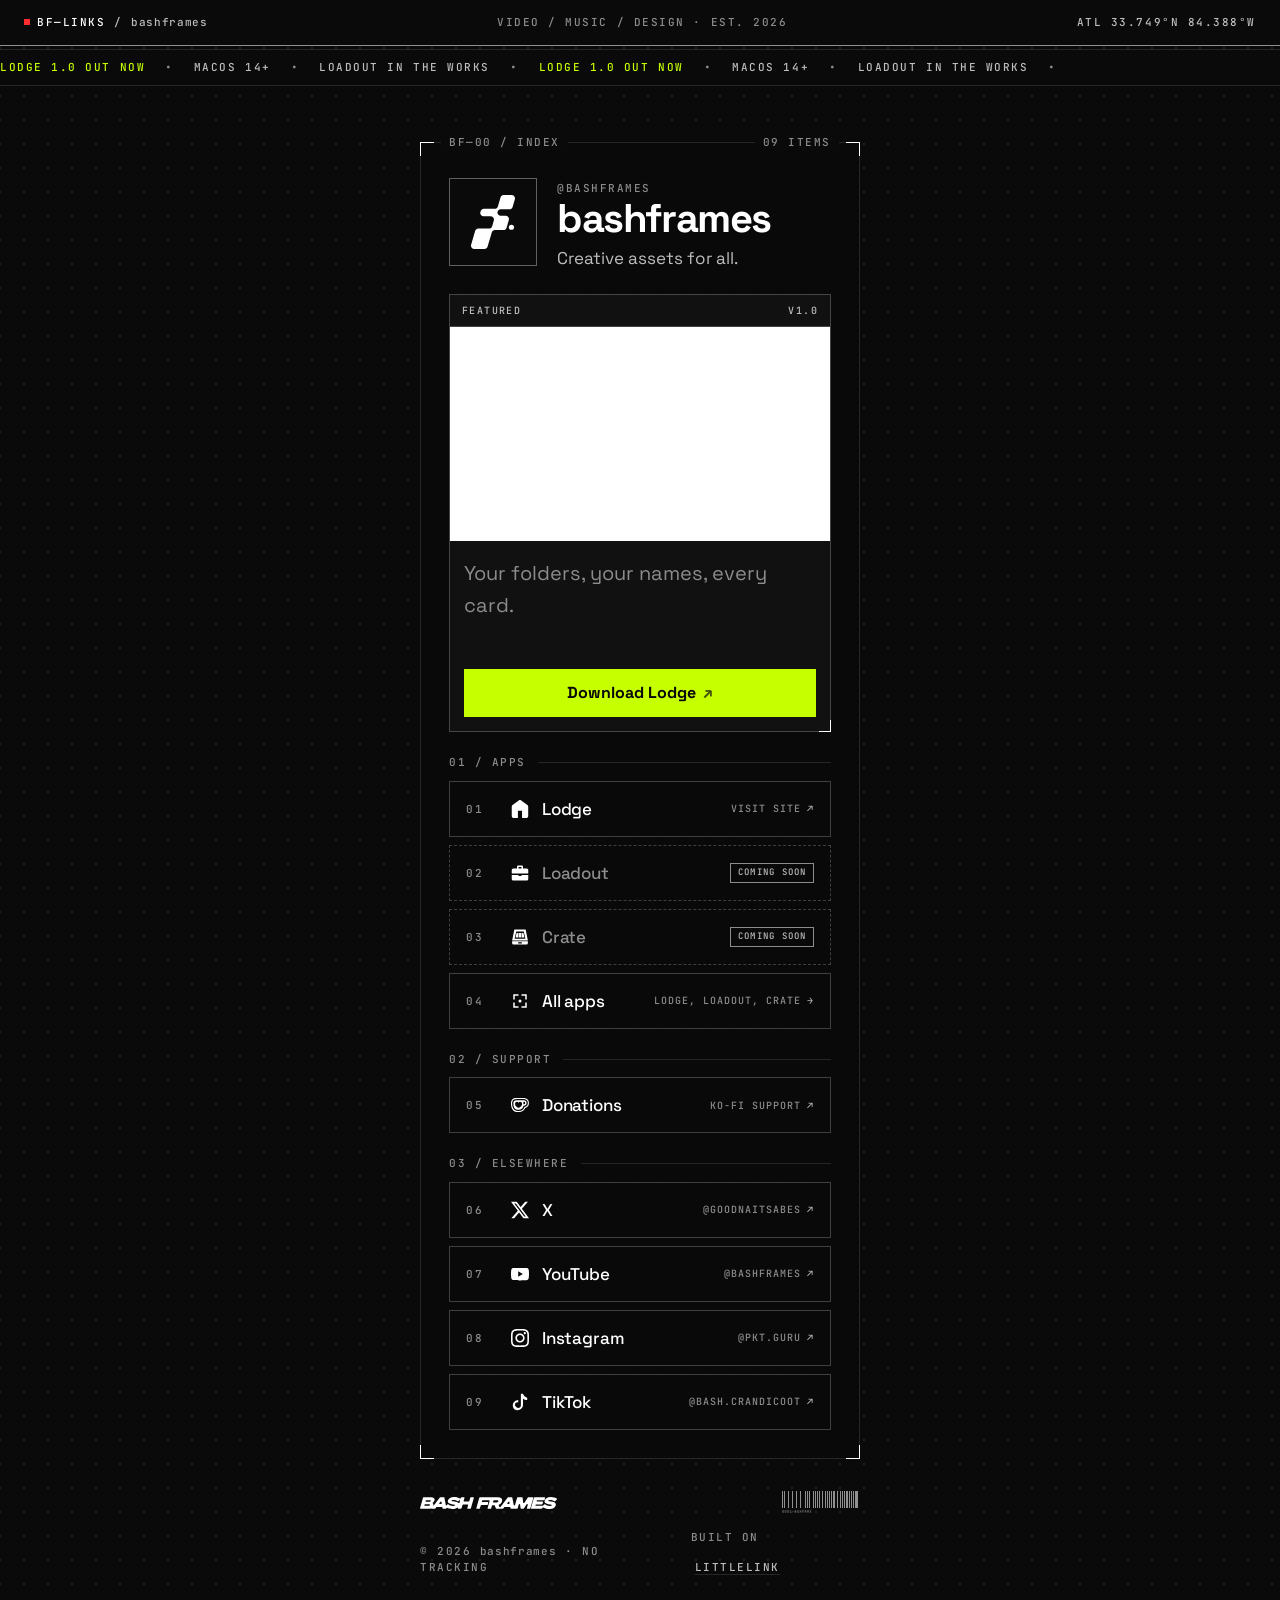
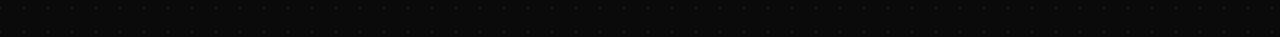
==== index.html @ 33ee0883 "Replace the Lodge hero with the v1.0 video Co-authored-by: Seb Phillips <bashcrandicoot@users.norepl" ====
<!DOCTYPE html>
<!--
  bashframes links. Built on LittleLink (https://github.com/sethcottle/littlelink), MIT, see LICENSE.md.
  No analytics, no trackers, no third-party requests: fonts and icons are self-hosted.
-->
<html class="theme-dark" lang="en">
  <head>
    <meta charset="utf-8">
    <meta name="viewport" content="width=device-width, initial-scale=1">
    <title>bashframes · links</title>
    <meta name="description" content="Home base for your media. Your folders, your names, every card.">
    <meta name="author" content="bashframes">
    <!-- Custom domain: bashfra.me (served at /) -->
    <link rel="canonical" href="https://bashfra.me/">
    <meta name="theme-color" content="#0A0A0A">
    <link rel="icon" type="image/png" sizes="32x32" href="images/favicon-32.png">
    <link rel="apple-touch-icon" href="images/apple-touch-icon.png">

    <meta property="og:type" content="website">
    <meta property="og:title" content="bashframes">
    <meta property="og:description" content="Home base for your media. Your folders, your names, every card.">
    <meta property="og:url" content="https://bashfra.me/">
    <meta property="og:image" content="https://bashfra.me/images/featured-lodge-1200.jpg">
    <meta property="og:image:width" content="1200">
    <meta property="og:image:height" content="675">
    <meta property="og:image:alt" content="Lodge for macOS: Home base for your media. Your folders, your names, every card. Try free 3 days, then $10.">
    <meta property="og:site_name" content="bashframes">
    <meta name="twitter:card" content="summary_large_image">
    <meta name="twitter:title" content="bashframes">
    <meta name="twitter:description" content="Home base for your media. Your folders, your names, every card.">
    <meta name="twitter:image" content="https://bashfra.me/images/featured-lodge-1200.jpg">

    <link rel="preload" href="fonts/SpaceGrotesk-Variable.woff2" as="font" type="font/woff2" crossorigin>
    <link rel="preload" href="fonts/JetBrainsMono-Variable.woff2" as="font" type="font/woff2" crossorigin>
    <link rel="stylesheet" href="css/reset.css">
    <link rel="stylesheet" href="css/style.css">
    <link rel="stylesheet" href="css/bashframes.css">
    <link rel="stylesheet" href="css/fx.css">
    <script src="js/fx.js" defer></script>
  </head>
  <body data-ticker="a">
    <header class="hud mono" aria-hidden="true">
      <span><b>BF—LINKS</b> / <span class="brand-lc">bashframes</span></span>
      <span class="hud-mid">VIDEO / MUSIC / DESIGN · EST. 2026</span>
      <span>ATL 33.749°N 84.388°W</span>
    </header>


    <!-- TICKER OPTIONS: <body data-ticker="a"> = scrolling marquee. Keep items factual. -->
    <div class="ticker tk-a mono" role="region" aria-label="News">
      <p class="sr-only">Lodge 1.0 out now. macOS 14+. Loadout in the works.</p>
      <div class="tk-track" aria-hidden="true"><div class="tk-run"><span>Lodge 1.0 out now</span><span class="tk-dot">•</span><span>macOS 14+</span><span class="tk-dot">•</span><span>Loadout in the works</span><span class="tk-dot">•</span></div><div class="tk-run"><span>Lodge 1.0 out now</span><span class="tk-dot">•</span><span>macOS 14+</span><span class="tk-dot">•</span><span>Loadout in the works</span><span class="tk-dot">•</span></div></div>
    </div>
    <div class="container">
      <div class="column">
        <main class="frame">
          <span class="tick tl"></span><span class="tick tr"></span><span class="tick bl"></span><span class="tick br"></span>
          <span class="frame-label mono" aria-hidden="true">BF—00 / INDEX</span>
          <span class="frame-label frame-label-r mono" aria-hidden="true">09 items</span>

          <div class="profile">
            <div class="avatar-box">
              <img class="avatar avatar--none" src="images/bashframes-logo-mark-white.svg" alt="bashframes logo mark" width="44" height="54" fetchpriority="high">
            </div>
            <div class="profile-text">
              <a class="handle mono" href="https://www.youtube.com/@bashframes" target="_blank" rel="noopener">@bashframes</a>
              <h1>bashframes</h1>
              <p class="tagline">Creative assets for all.</p>
            </div>
          </div>

          <!-- FEATURED APP CARD: to feature another app (e.g. Loadout), swap the data in this block + the image. Classes in css/bashframes.css under "Featured app card". -->
          <article class="feature" aria-label="Featured app: Lodge 1.0">
            <div class="feature-media">
              <span class="feature-bar mono"><span>Featured</span><span>v1.0</span></span>
              <div class="yt-hero">
                <iframe src="https://www.youtube-nocookie.com/embed/p7wZU2SN-UY" title="Lodge for macOS v1.0" loading="lazy" allowfullscreen></iframe>
              </div>
            </div>
            <div class="feature-body">
              <p class="feature-sub">Your folders, your names, every card.</p>
              <div class="feature-actions feature-actions--single">
                <a class="fbtn fbtn-primary" href="https://pub-dc943f7d0c2042e992edc65b72cb7efe.r2.dev/lodge/Lodge-1.0.dmg" target="_blank" rel="noopener">Download Lodge<span class="arrow" aria-hidden="true">↗</span></a>
              </div>
            </div>
          </article>

          <section class="group" aria-labelledby="g-apps">
            <div class="group-head mono" id="g-apps">01 / Apps</div>
            <nav class="button-stack" aria-label="Apps">
              <a class="button" href="https://bashfra.me/lodge/" target="_blank" rel="noopener">
                <span class="idx mono">01</span><img class="icon" src="images/icons/generic-homepage.svg" alt="" aria-hidden="true" width="18" height="18">
                <span>Lodge</span>
                <span class="meta mono"><span class="hide-sm">Visit site</span><span class="arrow" aria-hidden="true">↗</span></span>
              </a>
              <div class="button button-soon" aria-disabled="true">
                <span class="idx mono">02</span><img class="icon" src="images/icons/loadout-case.svg" alt="" aria-hidden="true" width="18" height="18">
                <span>Loadout</span>
                <span class="tag mono">Coming soon</span>
              </div>
              <div class="button button-soon" aria-disabled="true"><span class="idx mono">03</span><img class="icon" src="images/icons/crate-tray.svg" alt="" aria-hidden="true" width="18" height="18"><span>Crate</span><span class="tag mono">Coming soon</span></div>
              <!-- All apps always stays last in this list. -->
              <a class="button" href="https://bashfra.me/apps/" target="_blank" rel="noopener">
                <span class="idx mono">04</span><span class="icon icon-soon" aria-hidden="true"></span>
                <span>All apps</span>
                <span class="meta mono"><span class="hide-sm">Lodge, Loadout, Crate</span><span class="arrow" aria-hidden="true">→</span></span>
              </a>
            </nav>
          </section>

          <section class="group" aria-labelledby="g-support">
            <div class="group-head mono" id="g-support">02 / Support</div>
            <nav class="button-stack" aria-label="Support">
              <a class="button" href="https://ko-fi.com/bashframes" target="_blank" rel="noopener">
                <span class="idx mono">05</span><img class="icon" src="images/icons/ko-fi-mono.svg" alt="" aria-hidden="true" width="18" height="18">
                <span>Donations</span>
                <span class="meta mono"><span class="hide-sm">Ko-fi support</span><span class="arrow" aria-hidden="true">↗</span></span>
              </a>
            </nav>
          </section>

          <section class="group" aria-labelledby="g-elsewhere">
            <div class="group-head mono" id="g-elsewhere">03 / Elsewhere</div>
            <nav class="button-stack" aria-label="Social">
              <a class="button" href="https://x.com/goodnaitsabes" target="_blank" rel="noopener">
                <span class="idx mono">06</span><span class="icon icon-x" aria-hidden="true"></span>
                <span>X</span>
                <span class="meta mono"><span class="hide-sm">@goodnaitsabes</span><span class="arrow" aria-hidden="true">↗</span></span>
              </a>
              <a class="button" href="https://www.youtube.com/@bashframes" target="_blank" rel="noopener">
                <span class="idx mono">07</span><span class="icon icon-youtube" aria-hidden="true"></span>
                <span>YouTube</span>
                <span class="meta mono"><span class="hide-sm">@bashframes</span><span class="arrow" aria-hidden="true">↗</span></span>
              </a>
              <!-- Instagram: handle changes to bashframes on Nov 9, 2026. Update the href and the handle text below (2 spots). -->
              <a class="button" href="https://www.instagram.com/pkt.guru/" target="_blank" rel="noopener">
                <span class="idx mono">08</span><span class="icon icon-instagram" aria-hidden="true"></span>
                <span>Instagram</span>
                <span class="meta mono"><span class="hide-sm">@pkt.guru</span><span class="arrow" aria-hidden="true">↗</span></span>
              </a>
              <a class="button" href="https://www.tiktok.com/@bash.crandicoot" target="_blank" rel="noopener">
                <span class="idx mono">09</span><span class="icon icon-tiktok" aria-hidden="true"></span>
                <span>TikTok</span>
                <span class="meta mono"><span class="hide-sm">@bash.crandicoot</span><span class="arrow" aria-hidden="true">↗</span></span>
              </a>
            </nav>
          </section>
          <!-- ABOUT: placeholder copy, to be confirmed -->
        </main>

        <footer>
          <div class="foot-row">
            <img class="wordmark-logo" src="images/bashframes-logo-wordmark-one-line-white.svg" alt="bashframes" height="12" style="height:12px;width:auto">
            <img class="barcode" src="images/bashframes-element-barcode-white.svg" alt="" aria-hidden="true">
          </div>
          <div class="foot-row mono">
            <span>© 2026 <span class="brand-lc">bashframes</span> · No tracking</span>
            <span>Built on <a href="https://littlelink.io" target="_blank" rel="noopener">LittleLink</a></span>
          </div>
        </footer>
      </div>
    </div>
  </body>
</html>
---- css/style.css ----
/*
* LittleLink
* https://littlelink.io
* Free to use under the MIT license
* http://www.opensource.org/licenses/mit-license.php
*/

/* Grid
  –––––––––––––––––––––––––––––––––––––––––––––––––– */
  .container {
	position:relative;
	width:100%;
	max-width:37.5rem;     				/* 600px */
    text-align:center;
	margin:0 auto;
	padding:var(--spacing-xl) var(--spacing-m) 0 var(--spacing-m);
	box-sizing:border-box;
}
.container-left {
	position:relative;
	width:100%;
	max-width:37.5rem;
	text-align:left;
	margin:0 auto;
	padding:0 1.25rem;
	box-sizing:border-box;
}
.container-left p {
	margin-bottom: 1rem;  				/* 16px space between paragraphs */
  }
.column {
	width:100%;
	box-sizing:border-box;
}
/* For devices larger than 400px */
  @media (min-width:25rem) {            /* 400px */
    .container {
	width:85%;
}
}/* For devices larger than 550px */
  @media (min-width:34.375rem) {        /* 550px */
    .container {
	width:80%;
}
}

/* Base Styles
  –––––––––––––––––––––––––––––––––––––––––––––––––– */
  body {
	margin:0;
	padding:0;
	background-color:#ffffff;
	color:#1a1a1a;
	font-family:"Open Sans",system-ui;
    font-weight:400;
	line-height:1.6;
}

/* Base Typography Settings
–––––––––––––––––––––––––––––––––––––––––––––––––– */
/* Base size - 16px browser default */
:root {
  font-size:16px;           /* Using a 1.25 modular scale for typography */
  --scale-0:1rem;           /* 16px */
  --scale-1:1.25rem;        /* 20px */
  --scale-2:1.563rem;       /* 25px */
  --scale-3:1.953rem;       /* 31px */
  --scale-4:2.441rem;       /* 39px */
  --scale-5:3.052rem;       /* 49px */

  /* Spacing units */
  --spacing-xs:0.5rem;      /* 8px */
  --spacing-s:1rem;         /* 16px */
  --spacing-m:1.5rem;       /* 24px */
  --spacing-l:2rem;         /* 32px */
  --spacing-xl:3rem;        /* 48px */
  --spacing-xxl:4rem;       /* 64px */
}

/* Avatar */
.avatar {
	width: 8rem;             /* 128px */
	height: 8rem;
	border-radius: 50%;
	object-fit: cover;
	background-position: center;
	margin-bottom: var(--spacing-l);
	margin-left: auto;
	margin-right: auto;
	display: block;
  }

/* Typography Scale */
h1 {
	margin:0 0 var(--spacing-m) 0;
	font-size:var(--scale-5);           /* ~49px */
  	font-weight:800;
	line-height:1.1;
	letter-spacing:-0.02em;
	word-wrap:break-word;
	overflow-wrap:break-word;
	hyphens:auto;           /* Delete this to remove automatic hyphen on line break */
}
body {
	font-size:var(--scale-1);           /* 20px */
  	line-height:1.6;
}
.container p {
	margin:0 0 var(--spacing-xl) 0;
	font-size:var(--scale-1);
	line-height:1.6;
}

/* Footer */
footer {
	margin:var(--spacing-xxl) 0;            /* 4rem (64px) top and bottom */
    font-size:var(--scale-0);
}

/* Responsive adjustments */
@media (max-width:34.375rem) {              /* 550px */
  h1 {
	font-size:2rem;
}
body {
	font-size:var(--scale-0);
}
.container p {
	font-size:var(--scale-0);
}
.avatar {
	margin-bottom:var(--spacing-m);
}
footer {
	margin:var(--spacing-xl) 0;         	/* 3rem (48px) top and bottom */
}
}

/* Links
  –––––––––––––––––––––––––––––––––––––––––––––––––– */
  a {
	color:#2457F5;
	text-decoration:underline;
}
a:hover {
	color:#083BDA;
}

/* Buttons
–––––––––––––––––––––––––––––––––––––––––––––––––– */
.button,button {
	display:inline-flex;
	align-items:center;
	justify-content:center;
	width:18.75rem;             	/* 300px */
 	min-height:3rem;                /* 48px */
  	padding:0.75rem 1rem;         	/* 12px ; 16px */
  	font-size:1.125rem;           	/* 18px */
  	font-weight:700;
	text-decoration:none;
	white-space:normal;
  	background-color:var(--button-background,transparent);
	color:var(--button-text,#000000);
	border:var(--button-border,none);
	border-radius:0.5rem;
	cursor:pointer;
	box-sizing:border-box;
	hyphens:auto;               	/* Delete this to remove automatic hyphen on line break */
  	margin-bottom:1rem;
	text-align:center;
	line-height:1.3;
}

/* Icons
–––––––––––––––––––––––––––––––––––––––––––––––––– */
.icon {
	width:1.25rem;
	height:1.25rem;
	margin-right:0.5rem;
	flex-shrink:0;
}

/* Avatar Modifiers
  –––––––––––––––––––––––––––––––––––––––––––––––––– */
   /* Modifier for no avatar rounding */
   .avatar--none {
	border-radius: 0%;
  }

  /* Modifier for rounded avatar */
  .avatar--rounded {
	border-radius: 50%;
  }

  /* Modifier for slightly rounded corners */
  .avatar--soft {
	border-radius: 0.5rem;   /* 8px rounded corners */
  }

/* Theme System
  –––––––––––––––––––––––––––––––––––––––––––––––––– */
/* Light theme is default above */

/* Light theme (forced) */
:root.theme-light {
	color-scheme:light;
}

/* Dark theme */
:root.theme-dark {
	color-scheme:dark;
}
:root.theme-dark :focus-visible {
	outline: 2px solid #4899F7;
	outline-offset: 2px;
  }
:root.theme-dark body {
	background-color:#121212;
	color:#ffffff;
}
:root.theme-dark a:not(.button) {
	color:#4899F7;
}
:root.theme-dark a:not(.button):hover {
	color:#7AB8FF;
}

/* Auto theme */
:root.theme-auto {
	color-scheme:light dark;
}
@media (prefers-color-scheme:dark) {
	:root.theme-auto body {
	background-color:#121212;
	color:#ffffff;
}
:root.theme-auto :focus-visible {
    outline: 2px solid #4899F7;
    outline-offset: 2px;
  }
:root.theme-auto a:not(.button) {
	color:#4899F7;
}
:root.theme-auto a:not(.button):hover {
	color:#7AB8FF;
}
}

/* Button Text Color Override
    –––––––––––––––––––––––––––––––––––––––––––––––––– */
    .button:hover,button:hover {
	color:var(--button-text,#000000);
}

/* Privacy Page Styles
  –––––––––––––––––––––––––––––––––––––––––––––––––– */
.container-left nav {
	margin:var(--spacing-l) 0;
	text-align:left;
}
section {
	margin:var(--spacing-xl) 0;
	text-align:left;
}
h2 {
	font-size:var(--scale-3);
	font-weight:700;
	margin-bottom:var(--spacing-m);
}
h3 {
	font-size:var(--scale-2);
	font-weight:600;
	margin:var(--spacing-l) 0 var(--spacing-s) 0;
}
ul {
	list-style:none;
	padding:0;
	margin:0 0 var(--spacing-m) 0;
}
ul li {
	margin-bottom:var(--spacing-xs);
}

/* Privacy page specific responsive adjustments */
  @media (max-width:34.375rem) {
	h2 {
	font-size:var(--scale-2);
	}
	h3 {
	font-size:var(--scale-1);
	}
	section {
	margin:var(--spacing-l) 0;
	}
}

/* Font Face Definitions
  Open Sans removed in the bashframes fork; brand fonts live in css/bashframes.css */
---- css/bashframes.css ----
/*
 * bashframes theme for LittleLink
 * Layered on top of LittleLink's reset.css + style.css (MIT, Seth Cottle).
 * Brand rules: black + white base, ONE accent (Acid Lime), sharp edges,
 * restrained Y2K HUD details. Fonts self-hosted (SIL OFL 1.1), no external requests.
 */

@font-face{
  font-family:'Space Grotesk';
  font-style:normal;
  font-weight:300 700;
  font-display:swap;
  src:url('../fonts/SpaceGrotesk-Variable.woff2') format('woff2');
}
@font-face{
  font-family:'JetBrains Mono';
  font-style:normal;
  font-weight:100 800;
  font-display:swap;
  src:url('../fonts/JetBrainsMono-Variable.woff2') format('woff2');
}

:root{
  --bf-black:#0A0A0A;
  --bf-carbon:#111111;
  --bf-graphite:#262626;
  --bf-steel:#6A6A6A;
  --bf-fog:#BDBDBD;
  --bf-white:#FFFFFF;
  /* the one accent for this piece */
  --bf-accent:#C6FF00; /* Acid Lime: logo/text on it = black */
  --bf-font-sans:'Space Grotesk',system-ui,sans-serif;
  --bf-font-mono:'JetBrains Mono',ui-monospace,monospace;
  --rule:1px solid var(--bf-graphite);
  color-scheme:dark;
}

*,*::before,*::after{border-radius:0 !important}

html,body{background:var(--bf-black)}
body,
:root.theme-dark body{
  background-color:var(--bf-black);
  /* dot grid, like the kit's X profile + brand sheet */
  background-image:radial-gradient(rgba(255,255,255,.09) 1px,transparent 1.2px);
  background-size:24px 24px;
  background-position:12px 12px;
  color:var(--bf-white);
  font-family:var(--bf-font-sans);
  font-size:1rem;
  line-height:1.5;
  -webkit-font-smoothing:antialiased;
  min-height:100vh;
}

::selection{background:var(--bf-accent);color:var(--bf-black)}
:root.theme-dark :focus-visible,:focus-visible{outline:2px solid var(--bf-accent);outline-offset:3px}

.mono{font-family:var(--bf-font-mono);font-weight:500;font-size:.6875rem;letter-spacing:.14em;text-transform:uppercase}

/* ---------- HUD bar ---------- */
.hud{
  position:relative;z-index:2;
  display:flex;justify-content:space-between;align-items:center;gap:1rem;
  padding:.875rem 1.5rem;
  border-bottom:1px solid rgba(255,255,255,.55);
  color:var(--bf-fog);
  background:var(--bf-black);
}
.hud::after{ /* second thin rule, like the brand sheet header */
  content:"";position:absolute;left:0;right:0;bottom:-5px;height:1px;background:var(--bf-graphite);
}
.hud span{white-space:nowrap}
.hud .hud-mid{color:var(--bf-steel)}
.hud b{color:var(--bf-white);font-weight:500}

/* ---------- Page frame ---------- */
.container{
  max-width:30rem;width:100%;
  padding:3.5rem 1.25rem 0;
  text-align:left;
}
@media (min-width:25rem){.container{width:100%}}
@media (min-width:34.375rem){.container{width:100%}}

.frame{position:relative;padding:2rem 1.75rem 1.75rem;border:var(--rule);background:rgba(10,10,10,.86)}
/* HUD corner ticks */
.frame>.tick{position:absolute;width:14px;height:14px;border:0 solid var(--bf-white);pointer-events:none}
.frame>.tick.tl{top:-1px;left:-1px;border-top-width:1px;border-left-width:1px}
.frame>.tick.tr{top:-1px;right:-1px;border-top-width:1px;border-right-width:1px}
.frame>.tick.bl{bottom:-1px;left:-1px;border-bottom-width:1px;border-left-width:1px}
.frame>.tick.br{bottom:-1px;right:-1px;border-bottom-width:1px;border-right-width:1px}
.frame-label{position:absolute;top:-.55rem;left:1.25rem;padding:0 .5rem;background:var(--bf-black);color:var(--bf-steel)}
.frame-label-r{left:auto;right:1.25rem}

/* ---------- Profile ---------- */
.profile{display:flex;align-items:center;gap:1.25rem;margin-bottom:1.5rem}
.avatar-box{
  position:relative;flex-shrink:0;
  width:5.5rem;height:5.5rem;
  display:grid;place-items:center;
  border:1px solid rgba(255,255,255,.35);
  background:var(--bf-black);
}
.avatar.avatar--none{width:2.75rem;height:auto;margin:0;object-fit:contain}

.profile-text{min-width:0}
.profile-text .handle{color:var(--bf-steel);display:inline;margin:0 0 .35rem;padding:0;text-decoration:underline;text-decoration-color:transparent;text-underline-offset:.2em;text-decoration-thickness:1px;border-bottom:0;transform:none;transition:color .12s ease,opacity .12s ease,text-decoration-color .12s ease}
.profile-text a.handle:hover,:root.theme-dark .profile-text a.handle:not(.button):hover{color:var(--bf-white);opacity:.8;text-decoration-color:currentColor;transform:none;box-shadow:none;filter:none}
:root.theme-dark .profile-text a.handle:not(.button){color:var(--bf-steel)}

/* ---------- Featured hero ---------- */
.hero{display:block;position:relative;margin:0 0 .25rem;border:1px solid rgba(255,255,255,.22);background:var(--bf-carbon);text-decoration:none;transition:border-color .12s ease}
.hero-bar{display:flex;justify-content:space-between;gap:1rem;padding:.5rem .75rem;border-bottom:1px solid rgba(255,255,255,.22);color:var(--bf-fog);font-size:.625rem}
.hero-bar span:last-child{color:var(--bf-steel)}
.hero img{display:block;width:100%;height:auto;aspect-ratio:2/1;object-fit:cover;filter:saturate(.85)}
.hero::after{ /* HUD corner tick, bottom-right */
  content:"";position:absolute;right:-1px;bottom:-1px;width:12px;height:12px;border-right:1px solid var(--bf-white);border-bottom:1px solid var(--bf-white);pointer-events:none}
a.hero:hover{border-color:var(--bf-white)}
a.hero:hover .hero-bar span:last-child{color:var(--bf-white)}
a.hero:hover img{filter:none}
h1{
  font-family:var(--bf-font-sans);
  font-size:2.5rem;font-weight:700;letter-spacing:-.035em;line-height:1;
  margin:0 0 .5rem;hyphens:none;text-transform:lowercase;
}
.container p.tagline{margin:0;font-size:1.0625rem;line-height:1.35;color:var(--bf-fog);font-weight:400}

/* ---------- Groups ---------- */
section.group{margin:1.375rem 0 0;text-align:left}
.group-head{display:flex;align-items:center;gap:.75rem;margin-bottom:.625rem;color:var(--bf-steel)}
.group-head::after{content:"";flex:1;height:1px;background:var(--bf-graphite)}

.button-stack{display:flex;flex-direction:column;gap:.5rem}

/* ---------- Buttons (override LittleLink .button) ---------- */
.button,
:root.theme-dark .button{
  --button-text:var(--bf-white);
  --button-background:transparent;
  --button-border:1px solid rgba(255,255,255,.22);
  width:100%;min-height:3.5rem;margin:0;
  display:grid;grid-template-columns:2rem 1.25rem 1fr auto;align-items:center;column-gap:.75rem;
  padding:.75rem 1rem;
  text-align:left;
  font-family:var(--bf-font-sans);font-size:1.0625rem;font-weight:500;letter-spacing:-.01em;
  color:var(--button-text);background:var(--button-background);border:var(--button-border);
  transition:background-color .12s ease,border-color .12s ease,color .12s ease;
  position:relative;
}
.button .idx{color:var(--bf-steel);font-size:.6875rem}
.button .icon{
  width:1.125rem;height:1.125rem;margin:0;justify-self:center;
  background:currentColor;
  -webkit-mask:var(--icon) center/contain no-repeat;mask:var(--icon) center/contain no-repeat;
}
.button .meta{color:var(--bf-steel);font-size:.625rem;letter-spacing:.1em;white-space:nowrap}
.button .arrow{display:inline-block;margin-left:.35rem;color:var(--bf-fog);transition:transform .12s ease}

a.button:hover{border-color:var(--bf-white);background:var(--bf-carbon);color:var(--bf-white)}
a.button:hover .arrow{transform:translate(2px,-2px)}
a.button:hover::before{ /* accent edge on hover */
  content:"";position:absolute;left:-1px;top:-1px;bottom:-1px;width:3px;background:var(--bf-accent);
}

/* primary CTA: the single accent block on the page */
:root .button.button-primary{
  --button-text:var(--bf-black);
  --button-background:var(--bf-accent);
  --button-border:1px solid var(--bf-accent);
  min-height:4rem;font-weight:700;font-size:1.125rem;
}
.button.button-primary .idx,.button.button-primary .meta,.button.button-primary .arrow{color:rgba(10,10,10,.7)}
a.button.button-primary:hover{background:var(--bf-white);border-color:var(--bf-white);color:var(--bf-black)}
a.button.button-primary:hover::before{display:none}

/* not-a-link item */
:root .button.button-soon{
  --button-text:var(--bf-steel);
  --button-border:1px dashed rgba(255,255,255,.22);
  cursor:default;
}
.button.button-soon .tag{
  border:1px solid var(--bf-steel);color:var(--bf-fog);padding:.2rem .4rem;font-size:.5625rem;
}

.icon-home{--icon:url('../images/icons/generic-homepage.svg')}
/* Ko-fi: LittleLink's icon recoloured to mono (white cup, cut-outs in page black) and used as an <img> */
.button img.icon{background:none;-webkit-mask:none;mask:none}
.icon-youtube{--icon:url('../images/icons/youtube-alt.svg')}
.icon-instagram{--icon:url('../images/icons/instagram.svg')}
.icon-tiktok{--icon:url('../images/icons/tiktok-mono.svg')}
.icon-x{--icon:url('../images/icons/x.svg')}
.icon-github{--icon:url('../images/icons/github.svg')}
.icon-download{--icon:url("data:image/svg+xml,%3Csvg xmlns='http://www.w3.org/2000/svg' viewBox='0 0 24 24'%3E%3Cpath d='M11 2h2v12.2l4.6-4.6 1.4 1.4-7 7-7-7 1.4-1.4 4.6 4.6zM3 20h18v2H3z'/%3E%3C/svg%3E")}
.icon-soon{--icon:url("data:image/svg+xml,%3Csvg xmlns='http://www.w3.org/2000/svg' viewBox='0 0 24 24'%3E%3Cpath d='M3 3h7v2H5v5H3zm11 0h7v7h-2V5h-5zM3 14h2v5h5v2H3zm16 0h2v7h-7v-2h5z'/%3E%3Ccircle cx='12' cy='12' r='2'/%3E%3C/svg%3E")}

/* ---------- Footer ---------- */
footer{margin:0;padding:2rem 0 3rem;color:var(--bf-steel);font-size:.75rem}
.foot-row{display:flex;justify-content:space-between;align-items:center;gap:1rem}
.foot-row+.foot-row{margin-top:.875rem}
.wordmark{height:.75rem;width:auto;opacity:.9}
.barcode{height:1.5rem;width:auto;opacity:.55}
footer a,:root.theme-dark footer a:not(.button){color:var(--bf-fog);text-decoration:none;border-bottom:1px solid var(--bf-graphite)}
footer a:hover,:root.theme-dark footer a:not(.button):hover{color:var(--bf-white);border-bottom-color:var(--bf-white)}

/* ---------- Small screens ---------- */
@media (max-width:34.375rem){
  .hud{padding:.75rem 1rem}
  .hud .hud-mid{display:none}
  .container{padding:2rem 1rem 0}
  .frame{padding:1.75rem 1rem 1.25rem}
  .profile{gap:1rem}
  .avatar-box{width:4.5rem;height:4.5rem}
  .avatar.avatar--none{width:2.25rem}
  h1{font-size:2.125rem}
  .container p.tagline{font-size:1rem}
  .foot-row.mono{flex-direction:column;align-items:flex-start;gap:.375rem}
  .button,:root.theme-dark .button{grid-template-columns:1.5rem 1.125rem 1fr auto;column-gap:.625rem;padding:.75rem .875rem;font-size:1rem}
}

@media (max-width:22.5rem){.button .meta .hide-sm{display:none}}

@media (prefers-reduced-motion:reduce){*{transition:none !important}}

/* ===== v2 additions ===== */
/* contrast: steel #6A6A6A was ~3.7:1 on black (fails AA for small mono text); #8C8C8C ~6:1 */
:root{--bf-steel:#8C8C8C}
.avatar.avatar--photo{width:100%;height:100%;margin:0;object-fit:cover;display:block}

/* ---------- Featured app card (reusable) ---------- */
.feature{position:relative;margin:0 0 .25rem;border:1px solid rgba(255,255,255,.22);background:var(--bf-carbon)}
.feature::after{content:"";position:absolute;right:-1px;bottom:-1px;width:12px;height:12px;border-right:1px solid var(--bf-white);border-bottom:1px solid var(--bf-white);pointer-events:none}
.feature-media{display:block;text-decoration:none}
.feature-bar{display:flex;justify-content:space-between;padding:.5rem .75rem;border-bottom:1px solid rgba(255,255,255,.22);color:var(--bf-fog);font-size:.625rem}
.feature-media img{display:block;width:100%;height:auto;aspect-ratio:16/9;object-fit:cover;filter:saturate(.85);transition:filter .12s ease}
.feature-media:hover img{filter:none}
.yt-hero{position:relative;width:100%;aspect-ratio:16/9;border:0;border-radius:0}
.yt-hero iframe{position:absolute;inset:0;width:100%;height:100%;border:0;border-radius:0}
.feature-body{padding:1rem .875rem .875rem;border-top:1px solid rgba(255,255,255,.22)}
.feature-name{margin:0;font-size:1.5rem;font-weight:700;letter-spacing:-.03em;line-height:1.1}
.feature-ver{color:var(--bf-steel);margin-left:.35rem;vertical-align:middle}
.feature-desc{margin:.3rem 0 .875rem;color:var(--bf-fog);font-size:.9375rem;line-height:1.4}
.lodge-accent{color:#FAA43E}
.feature-sub{margin:.3rem 0 .875rem;color:var(--bf-steel);font-size:.8125rem;font-weight:400;line-height:1.35}
.feature-actions{display:grid;grid-template-columns:1fr 1fr;gap:.5rem}
.fbtn,:root.theme-dark .fbtn{display:flex;align-items:center;justify-content:center;min-height:3rem;padding:.625rem .75rem;border:1px solid rgba(255,255,255,.35);color:var(--bf-white);text-decoration:none;font-weight:600;font-size:1rem;transition:background-color .12s,border-color .12s,color .12s}
.fbtn .arrow{margin-left:.4rem;color:inherit;opacity:.7}
.fbtn:hover{border-color:var(--bf-white);background:var(--bf-black)}
.fbtn.fbtn-primary,:root.theme-dark .fbtn.fbtn-primary{background:var(--bf-accent);border-color:var(--bf-accent);color:var(--bf-black);font-weight:700}
.fbtn.fbtn-primary:hover{background:var(--bf-white);border-color:var(--bf-white);color:var(--bf-black)}
:root.theme-dark .feature a.fbtn:not(.button){color:var(--bf-white)}
:root.theme-dark .feature a.fbtn.fbtn-primary:not(.button){color:var(--bf-black)}

/* ---------- Ticker options: body[data-ticker="a|b|c"] ---------- */
.sr-only{position:absolute;width:1px;height:1px;overflow:hidden;clip:rect(0 0 0 0);white-space:nowrap}
.ticker{display:none}
body[data-ticker="a"] .tk-a{display:block}

.tk-a{overflow:hidden;border-bottom:1px solid var(--bf-graphite);background:var(--bf-black);color:var(--bf-fog);margin-top:5px}
.tk-track{display:flex;width:max-content;animation:tk-scroll 28s linear infinite}
.tk-run{display:flex;gap:1.25rem;padding:.55rem 1.25rem .55rem 0;white-space:nowrap}
.tk-run span:first-child{color:var(--bf-accent)}
.tk-dot{color:var(--bf-steel)}
.tk-a:hover .tk-track{animation-play-state:paused}
@keyframes tk-scroll{to{transform:translateX(-50%)}}



@media (prefers-reduced-motion:reduce){
  .tk-track{animation:none !important}
  .tk-a{overflow-x:auto}
}

/* ---------- Footer wordmark as text ---------- */
.wordmark-text{font-family:var(--bf-font-sans);font-weight:700;font-size:1.125rem;letter-spacing:-.03em;color:var(--bf-white);text-transform:lowercase;line-height:1}

/* ---------- Tap targets (min 44px) ---------- */
.profile-text a.handle{display:inline;min-height:0;padding:0;margin:0 0 .35rem}
footer a,:root.theme-dark footer a:not(.button){display:inline-flex;align-items:center;min-height:44px;padding:0 .25rem;border-bottom:0;text-decoration:underline;text-decoration-color:var(--bf-graphite);text-underline-offset:3px}
footer a:hover{text-decoration-color:var(--bf-white)}
.brand-lc{text-transform:none;letter-spacing:.06em}

/* ---------- About ---------- */
.about-card{position:relative;display:flex;align-items:center;gap:1rem;padding:.875rem;border:1px solid rgba(255,255,255,.22);background:var(--bf-carbon)}
.about-card::after{content:"";position:absolute;right:-1px;bottom:-1px;width:12px;height:12px;border-right:1px solid var(--bf-white);border-bottom:1px solid var(--bf-white);pointer-events:none}
.about-photo{flex-shrink:0;width:4.5rem;height:4.5rem;border:1px solid rgba(255,255,255,.35);background:var(--bf-black)}
.about-photo img{display:block;width:100%;height:100%;object-fit:cover}
.about-text{margin:0;color:var(--bf-fog);font-size:.9375rem;line-height:1.45}

/* ---------- Apps page ---------- */
.back,:root.theme-dark a.back:not(.button){display:inline-flex;align-items:center;min-height:44px;margin:-.5rem 0 .5rem -.25rem;padding:0 .25rem;color:var(--bf-steel);text-decoration:none}
a.back:hover{color:var(--bf-white)}
.app-list{display:flex;flex-direction:column;gap:1.25rem;margin-top:1.5rem}
.feature-placeholder{display:grid;place-items:center;aspect-ratio:16/9;color:var(--bf-graphite);font-size:2rem;letter-spacing:.3em;
  background-image:repeating-linear-gradient(135deg,transparent 0 10px,rgba(255,255,255,.035) 10px 11px)}
.feature--soon{border-style:dashed}
.feature-actions--single{grid-template-columns:1fr}
.fbtn.fbtn-soon{border-style:dashed;color:var(--bf-steel);cursor:default}
.fbtn.fbtn-soon:hover{background:none;border-color:rgba(255,255,255,.35)}
---- css/fx.css ----
/* bashframes fx: only active when js/fx.js adds classes. */
.fx-px .frame{transform:translate3d(var(--fx-fx,0),var(--fx-fy,0),0)}
.fx-px .barcode{transform:translate3d(var(--fx-bx,0),var(--fx-by,0),0)}
.fx-px .feature-media{overflow:hidden}
.fx-px .feature-media img{transform:translate3d(var(--fx-ix,0),var(--fx-iy,0),0) scale(1.04)}
.fx-rec{display:inline-block;width:6px;height:6px;margin-right:.45rem;background:#FF2D2D;border-radius:50%;vertical-align:1px;animation:fx-blink 1s steps(1) infinite}
@keyframes fx-blink{50%{opacity:0}}
/* boot */
.fx-boot .frame>.tick{animation:fx-snap .32s cubic-bezier(.2,.9,.2,1.2) both}
.fx-boot .frame>.tick.tl{--fx-s:translate(-40px,-40px)}
.fx-boot .frame>.tick.tr{--fx-s:translate(40px,-40px)}
.fx-boot .frame>.tick.bl{--fx-s:translate(-40px,40px)}
.fx-boot .frame>.tick.br{--fx-s:translate(40px,40px)}
@keyframes fx-snap{from{transform:var(--fx-s);opacity:0}}
.fx-boot .fx-up{animation:fx-up .36s cubic-bezier(.2,.7,.2,1) both;animation-delay:var(--fx-d,0ms)}
@keyframes fx-up{from{opacity:0;transform:translateY(14px)}}
/* focus box */
.fx-af{position:fixed;z-index:50;pointer-events:none;animation:fx-af .18s ease-out forwards}
.fx-af i{position:absolute;width:10px;height:10px;border:0 solid #C6FF00}
.fx-af i:nth-child(1){top:0;left:0;border-width:2px 0 0 2px}
.fx-af i:nth-child(2){top:0;right:0;border-width:2px 2px 0 0}
.fx-af i:nth-child(3){bottom:0;left:0;border-width:0 0 2px 2px}
.fx-af i:nth-child(4){bottom:0;right:0;border-width:0 2px 2px 0}
@keyframes fx-af{from{transform:scale(1.25);opacity:0}30%{opacity:1}80%{transform:scale(1);opacity:1}to{transform:scale(1);opacity:0}}
/* color bars */
.fx-bars{position:fixed;inset:0;z-index:99;display:flex;flex-direction:column;pointer-events:none;animation:fx-gl 1.2s steps(1) forwards}
.fx-bars div{display:flex;flex:7}
.fx-bars div+div{flex:1}
.fx-bars div+div+div{flex:2}
.fx-bars span{flex:1}
.fx-bars b{position:absolute;left:50%;top:50%;transform:translate(-50%,-50%);padding:.4rem .7rem;background:#0A0A0A;color:#fff;font:500 .75rem/1 var(--bf-font-mono,monospace);letter-spacing:.14em;white-space:nowrap}
@keyframes fx-gl{0%{transform:translateX(-12px) skewX(8deg);filter:hue-rotate(90deg)}6%{transform:translateX(9px)}12%{transform:none;filter:none}82%{transform:none;opacity:1}86%{transform:translateX(14px) scaleY(.9);filter:invert(1)}92%{transform:translateX(-6px);filter:none;opacity:.6}to{opacity:0}}
@media (prefers-reduced-motion:reduce){.fx-boot *,.fx-rec,.fx-af,.fx-bars{animation:none!important}.fx-px *{transform:none!important}}
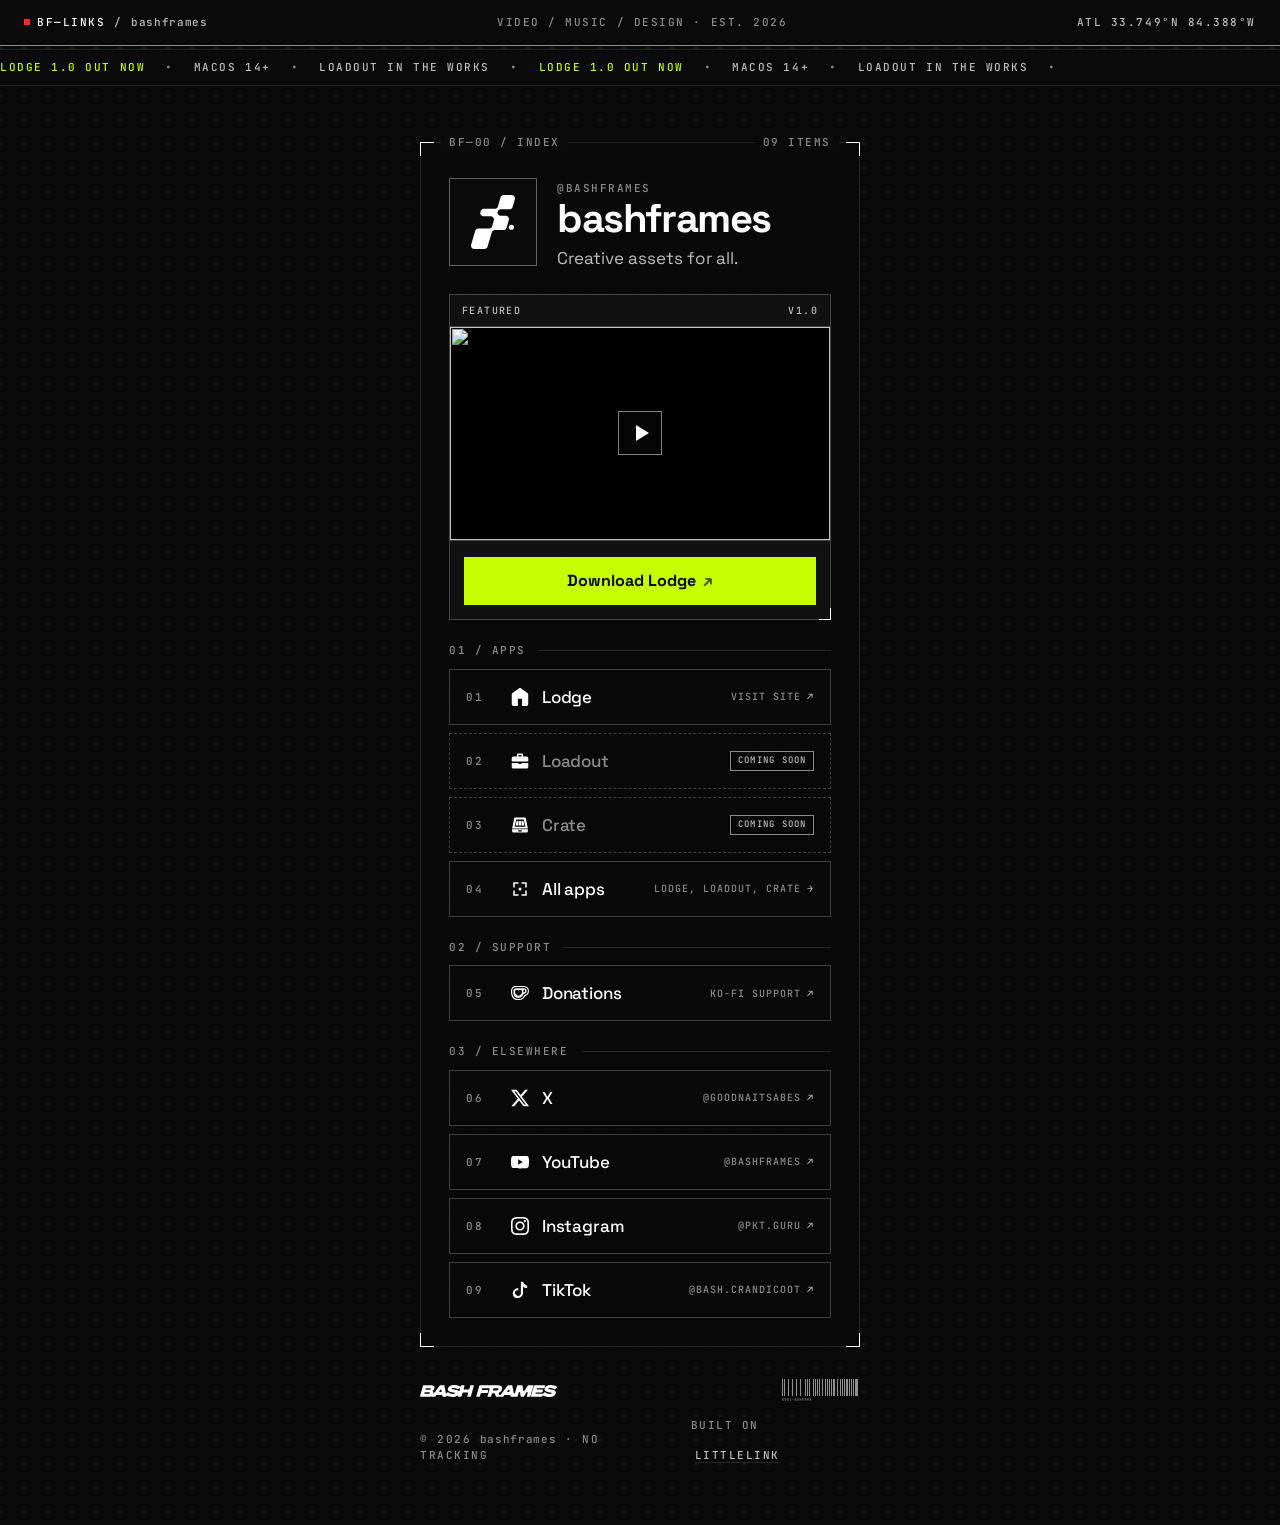
==== commit 9fa9b619: "Play the Lodge hero video on click Co-authored-by: Seb Phillips <bashcrandicoot@users.noreply.github" ====
--- a/index.html
+++ b/index.html
@@ -74,11 +74,13 @@
             <div class="feature-media">
               <span class="feature-bar mono"><span>Featured</span><span>v1.0</span></span>
               <div class="yt-hero">
-                <iframe src="https://www.youtube-nocookie.com/embed/p7wZU2SN-UY" title="Lodge for macOS v1.0" loading="lazy" allowfullscreen></iframe>
+                <button type="button" class="yt-play" aria-label="Play Lodge for macOS v1.0">
+                  <img src="https://i.ytimg.com/vi/p7wZU2SN-UY/maxresdefault.jpg" alt="" width="1280" height="720">
+                  <span class="yt-play-icon" aria-hidden="true"></span>
+                </button>
               </div>
             </div>
             <div class="feature-body">
-              <p class="feature-sub">Your folders, your names, every card.</p>
               <div class="feature-actions feature-actions--single">
                 <a class="fbtn fbtn-primary" href="https://pub-dc943f7d0c2042e992edc65b72cb7efe.r2.dev/lodge/Lodge-1.0.dmg" target="_blank" rel="noopener">Download Lodge<span class="arrow" aria-hidden="true">↗</span></a>
               </div>
@@ -160,5 +162,19 @@
         </footer>
       </div>
     </div>
+    <script>
+      (function () {
+        var btn = document.querySelector(".yt-play");
+        if (!btn) return;
+        btn.addEventListener("click", function () {
+          var frame = document.createElement("iframe");
+          frame.src = "https://www.youtube-nocookie.com/embed/p7wZU2SN-UY?autoplay=1";
+          frame.title = "Lodge for macOS v1.0";
+          frame.setAttribute("allow", "autoplay; fullscreen");
+          frame.setAttribute("allowfullscreen", "");
+          btn.parentNode.replaceChildren(frame);
+        });
+      })();
+    </script>
   </body>
 </html>
--- a/css/bashframes.css
+++ b/css/bashframes.css
@@ -237,12 +237,18 @@
 .feature-media:hover img{filter:none}
 .yt-hero{position:relative;width:100%;aspect-ratio:16/9;border:0;border-radius:0}
 .yt-hero iframe{position:absolute;inset:0;width:100%;height:100%;border:0;border-radius:0}
+.yt-play{position:relative;display:block;width:100%;height:100%;margin:0;padding:0;border:0;background:#000;cursor:pointer;color:#fff}
+.yt-play img{display:block;width:100%;height:100%;object-fit:cover;filter:saturate(.85)}
+.yt-play-icon{position:absolute;left:50%;top:50%;width:2.75rem;height:2.75rem;margin:-1.375rem 0 0 -1.375rem;background:rgba(10,10,10,.5);border:1px solid rgba(255,255,255,.5);pointer-events:none}
+.yt-play-icon::before{content:"";position:absolute;left:1.05rem;top:.78rem;border-style:solid;border-width:.55rem 0 .55rem .85rem;border-color:transparent transparent transparent #fff}
+.yt-play:hover,.yt-play:focus-visible{color:#fff}
+.yt-play:hover img,.yt-play:focus-visible img{filter:none}
+.yt-play:hover .yt-play-icon,.yt-play:focus-visible .yt-play-icon{background:rgba(10,10,10,.72);border-color:#fff}
 .feature-body{padding:1rem .875rem .875rem;border-top:1px solid rgba(255,255,255,.22)}
 .feature-name{margin:0;font-size:1.5rem;font-weight:700;letter-spacing:-.03em;line-height:1.1}
 .feature-ver{color:var(--bf-steel);margin-left:.35rem;vertical-align:middle}
 .feature-desc{margin:.3rem 0 .875rem;color:var(--bf-fog);font-size:.9375rem;line-height:1.4}
 .lodge-accent{color:#FAA43E}
-.feature-sub{margin:.3rem 0 .875rem;color:var(--bf-steel);font-size:.8125rem;font-weight:400;line-height:1.35}
 .feature-actions{display:grid;grid-template-columns:1fr 1fr;gap:.5rem}
 .fbtn,:root.theme-dark .fbtn{display:flex;align-items:center;justify-content:center;min-height:3rem;padding:.625rem .75rem;border:1px solid rgba(255,255,255,.35);color:var(--bf-white);text-decoration:none;font-weight:600;font-size:1rem;transition:background-color .12s,border-color .12s,color .12s}
 .fbtn .arrow{margin-left:.4rem;color:inherit;opacity:.7}
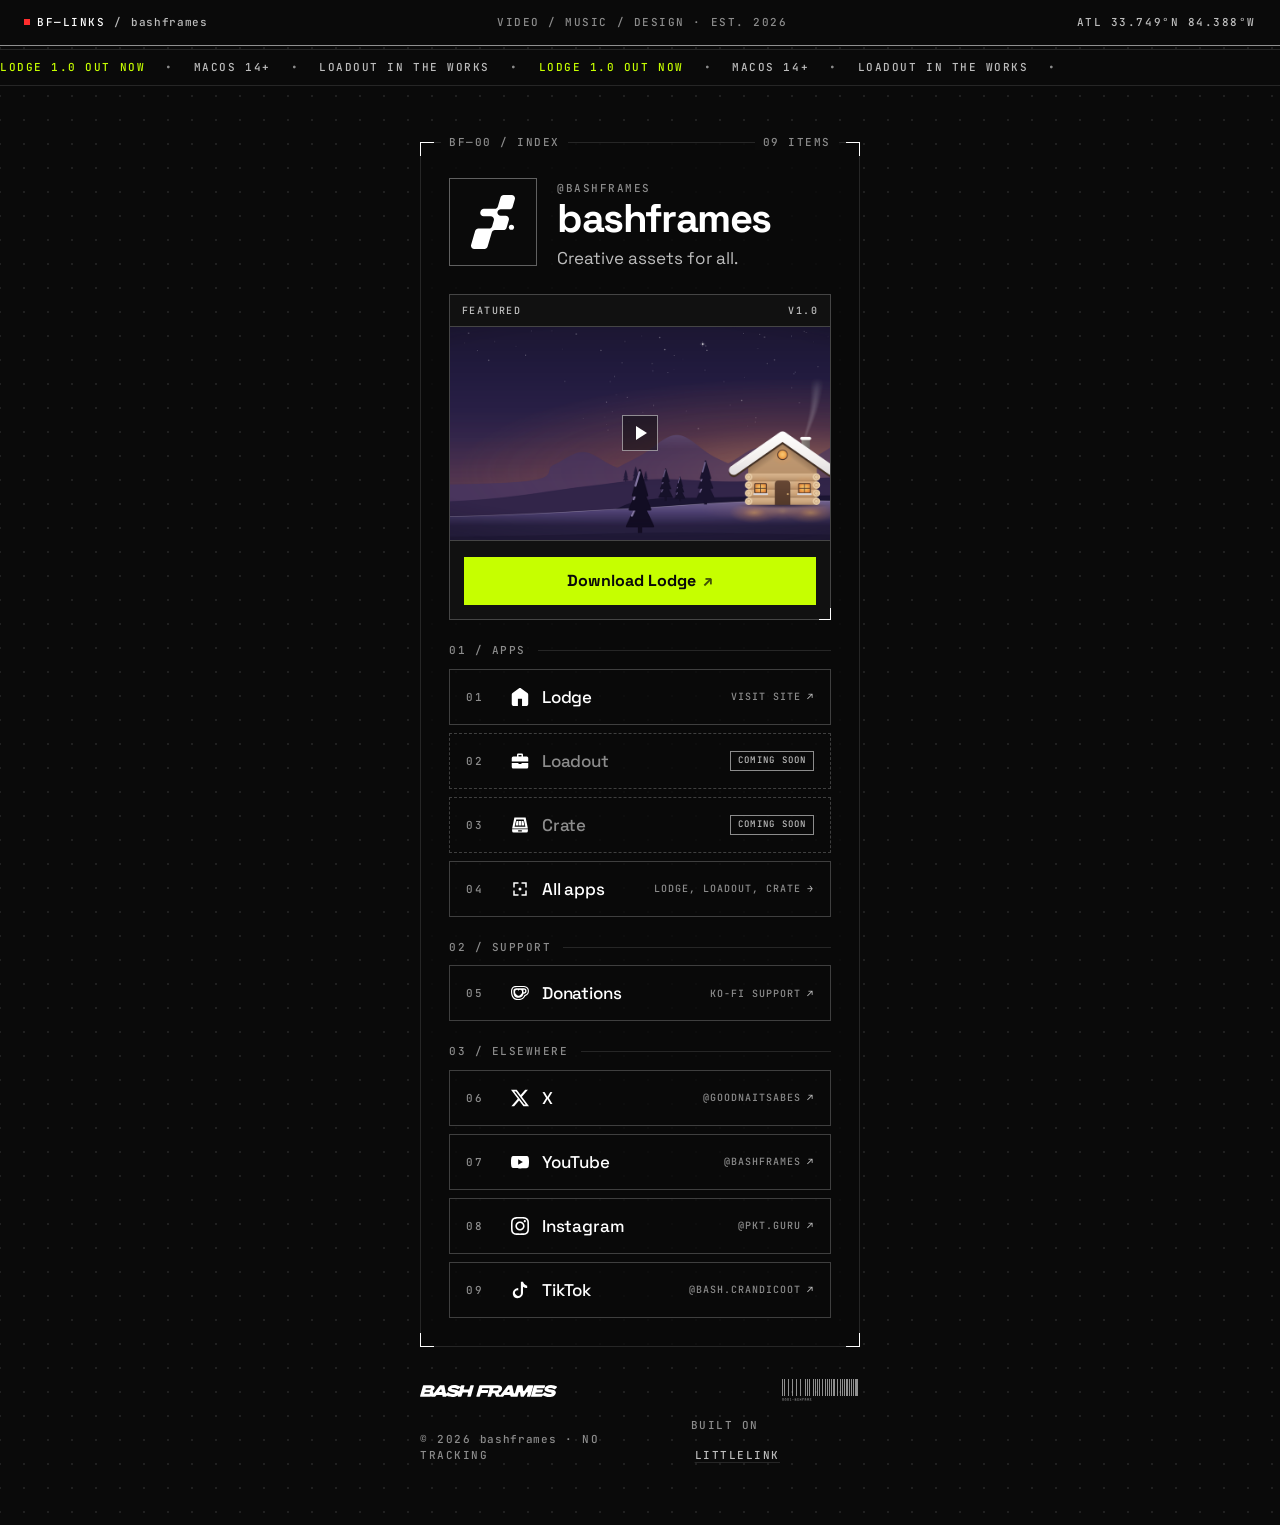
==== commit 237f8c62: "Center the play button on the clean Lodge hero Co-authored-by: Seb Phillips <bashcrandicoot@users.no" ====
--- a/index.html
+++ b/index.html
@@ -75,7 +75,7 @@
               <span class="feature-bar mono"><span>Featured</span><span>v1.0</span></span>
               <div class="yt-hero">
                 <button type="button" class="yt-play" aria-label="Play Lodge for macOS v1.0">
-                  <img src="https://i.ytimg.com/vi/p7wZU2SN-UY/maxresdefault.jpg" alt="" width="1280" height="720">
+                  <img src="assets/lodge-hero-clean.png" alt="" width="1600" height="500">
                   <span class="yt-play-icon" aria-hidden="true"></span>
                 </button>
               </div>
--- a/css/bashframes.css
+++ b/css/bashframes.css
@@ -238,9 +238,9 @@
 .yt-hero{position:relative;width:100%;aspect-ratio:16/9;border:0;border-radius:0}
 .yt-hero iframe{position:absolute;inset:0;width:100%;height:100%;border:0;border-radius:0}
 .yt-play{position:relative;display:block;width:100%;height:100%;margin:0;padding:0;border:0;background:#000;cursor:pointer;color:#fff}
-.yt-play img{display:block;width:100%;height:100%;object-fit:cover;filter:saturate(.85)}
-.yt-play-icon{position:absolute;left:50%;top:50%;width:2.75rem;height:2.75rem;margin:-1.375rem 0 0 -1.375rem;background:rgba(10,10,10,.5);border:1px solid rgba(255,255,255,.5);pointer-events:none}
-.yt-play-icon::before{content:"";position:absolute;left:1.05rem;top:.78rem;border-style:solid;border-width:.55rem 0 .55rem .85rem;border-color:transparent transparent transparent #fff}
+.yt-hero .yt-play img{position:absolute;inset:0;display:block;width:100%;height:100%;object-fit:cover;filter:saturate(.85)}
+.yt-play-icon{position:absolute;left:50%;top:50%;width:2.25rem;height:2.25rem;margin:-1.125rem 0 0 -1.125rem;background:rgba(10,10,10,.5);border:1px solid rgba(255,255,255,.5);pointer-events:none}
+.yt-play-icon::before{content:"";position:absolute;left:.82rem;top:.58rem;border-style:solid;border-width:.48rem 0 .48rem .72rem;border-color:transparent transparent transparent #fff}
 .yt-play:hover,.yt-play:focus-visible{color:#fff}
 .yt-play:hover img,.yt-play:focus-visible img{filter:none}
 .yt-play:hover .yt-play-icon,.yt-play:focus-visible .yt-play-icon{background:rgba(10,10,10,.72);border-color:#fff}
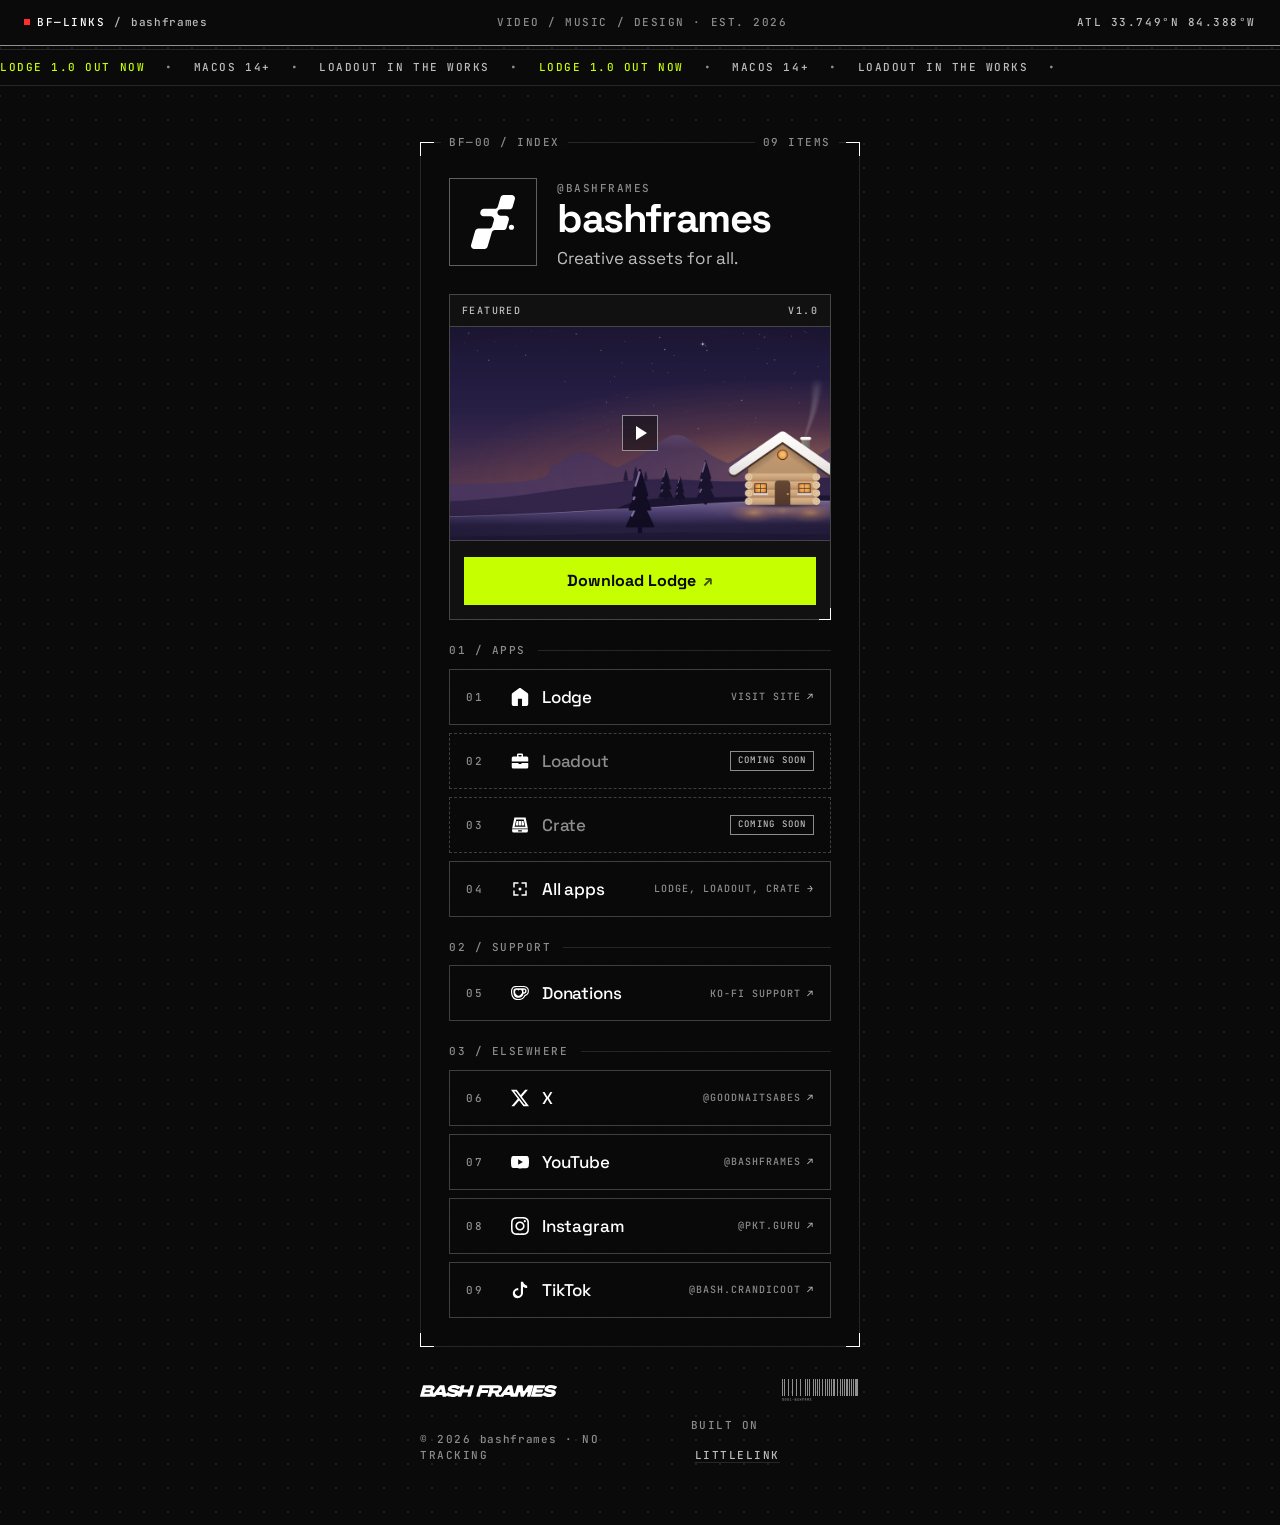
==== commit b3ec7921: "Send Lodge downloads straight to the DMG Co-authored-by: Seb Phillips <bashcrandicoot@users.noreply." ====
--- a/index.html
+++ b/index.html
@@ -63,7 +63,7 @@
               <img class="avatar avatar--none" src="images/bashframes-logo-mark-white.svg" alt="bashframes logo mark" width="44" height="54" fetchpriority="high">
             </div>
             <div class="profile-text">
-              <a class="handle mono" href="https://www.youtube.com/@bashframes" target="_blank" rel="noopener">@bashframes</a>
+              <a class="handle mono" href="https://www.youtube.com/@bashframes" target="_blank" rel="noopener" data-goatcounter-click="handle-youtube">@bashframes</a>
               <h1>bashframes</h1>
               <p class="tagline">Creative assets for all.</p>
             </div>
@@ -74,7 +74,7 @@
             <div class="feature-media">
               <span class="feature-bar mono"><span>Featured</span><span>v1.0</span></span>
               <div class="yt-hero">
-                <button type="button" class="yt-play" aria-label="Play Lodge for macOS v1.0">
+                <button type="button" class="yt-play" aria-label="Play Lodge for macOS v1.0" data-goatcounter-click="hero-play">
                   <img src="assets/lodge-hero-clean.png" alt="" width="1600" height="500">
                   <span class="yt-play-icon" aria-hidden="true"></span>
                 </button>
@@ -82,7 +82,7 @@
             </div>
             <div class="feature-body">
               <div class="feature-actions feature-actions--single">
-                <a class="fbtn fbtn-primary" href="https://pub-dc943f7d0c2042e992edc65b72cb7efe.r2.dev/lodge/Lodge-1.0.dmg" target="_blank" rel="noopener">Download Lodge<span class="arrow" aria-hidden="true">↗</span></a>
+                <a class="fbtn fbtn-primary" href="https://dl.bashfra.me/lodge/Lodge-1.0.dmg" target="_blank" rel="noopener" data-goatcounter-click="lodge-dmg-download" data-goatcounter-title="Lodge DMG download">Download Lodge<span class="arrow" aria-hidden="true">↗</span></a>
               </div>
             </div>
           </article>
@@ -90,7 +90,7 @@
           <section class="group" aria-labelledby="g-apps">
             <div class="group-head mono" id="g-apps">01 / Apps</div>
             <nav class="button-stack" aria-label="Apps">
-              <a class="button" href="https://bashfra.me/lodge/" target="_blank" rel="noopener">
+              <a class="button" href="https://bashfra.me/lodge/" target="_blank" rel="noopener" data-goatcounter-click="lodge">
                 <span class="idx mono">01</span><img class="icon" src="images/icons/generic-homepage.svg" alt="" aria-hidden="true" width="18" height="18">
                 <span>Lodge</span>
                 <span class="meta mono"><span class="hide-sm">Visit site</span><span class="arrow" aria-hidden="true">↗</span></span>
@@ -102,7 +102,7 @@
               </div>
               <div class="button button-soon" aria-disabled="true"><span class="idx mono">03</span><img class="icon" src="images/icons/crate-tray.svg" alt="" aria-hidden="true" width="18" height="18"><span>Crate</span><span class="tag mono">Coming soon</span></div>
               <!-- All apps always stays last in this list. -->
-              <a class="button" href="https://bashfra.me/apps/" target="_blank" rel="noopener">
+              <a class="button" href="https://bashfra.me/apps/" target="_blank" rel="noopener" data-goatcounter-click="all-apps">
                 <span class="idx mono">04</span><span class="icon icon-soon" aria-hidden="true"></span>
                 <span>All apps</span>
                 <span class="meta mono"><span class="hide-sm">Lodge, Loadout, Crate</span><span class="arrow" aria-hidden="true">→</span></span>
@@ -113,7 +113,7 @@
           <section class="group" aria-labelledby="g-support">
             <div class="group-head mono" id="g-support">02 / Support</div>
             <nav class="button-stack" aria-label="Support">
-              <a class="button" href="https://ko-fi.com/bashframes" target="_blank" rel="noopener">
+              <a class="button" href="https://ko-fi.com/bashframes" target="_blank" rel="noopener" data-goatcounter-click="kofi">
                 <span class="idx mono">05</span><img class="icon" src="images/icons/ko-fi-mono.svg" alt="" aria-hidden="true" width="18" height="18">
                 <span>Donations</span>
                 <span class="meta mono"><span class="hide-sm">Ko-fi support</span><span class="arrow" aria-hidden="true">↗</span></span>
@@ -124,23 +124,23 @@
           <section class="group" aria-labelledby="g-elsewhere">
             <div class="group-head mono" id="g-elsewhere">03 / Elsewhere</div>
             <nav class="button-stack" aria-label="Social">
-              <a class="button" href="https://x.com/goodnaitsabes" target="_blank" rel="noopener">
+              <a class="button" href="https://x.com/goodnaitsabes" target="_blank" rel="noopener" data-goatcounter-click="x">
                 <span class="idx mono">06</span><span class="icon icon-x" aria-hidden="true"></span>
                 <span>X</span>
                 <span class="meta mono"><span class="hide-sm">@goodnaitsabes</span><span class="arrow" aria-hidden="true">↗</span></span>
               </a>
-              <a class="button" href="https://www.youtube.com/@bashframes" target="_blank" rel="noopener">
+              <a class="button" href="https://www.youtube.com/@bashframes" target="_blank" rel="noopener" data-goatcounter-click="youtube">
                 <span class="idx mono">07</span><span class="icon icon-youtube" aria-hidden="true"></span>
                 <span>YouTube</span>
                 <span class="meta mono"><span class="hide-sm">@bashframes</span><span class="arrow" aria-hidden="true">↗</span></span>
               </a>
               <!-- Instagram: handle changes to bashframes on Nov 9, 2026. Update the href and the handle text below (2 spots). -->
-              <a class="button" href="https://www.instagram.com/pkt.guru/" target="_blank" rel="noopener">
+              <a class="button" href="https://www.instagram.com/pkt.guru/" target="_blank" rel="noopener" data-goatcounter-click="instagram">
                 <span class="idx mono">08</span><span class="icon icon-instagram" aria-hidden="true"></span>
                 <span>Instagram</span>
                 <span class="meta mono"><span class="hide-sm">@pkt.guru</span><span class="arrow" aria-hidden="true">↗</span></span>
               </a>
-              <a class="button" href="https://www.tiktok.com/@bash.crandicoot" target="_blank" rel="noopener">
+              <a class="button" href="https://www.tiktok.com/@bash.crandicoot" target="_blank" rel="noopener" data-goatcounter-click="tiktok">
                 <span class="idx mono">09</span><span class="icon icon-tiktok" aria-hidden="true"></span>
                 <span>TikTok</span>
                 <span class="meta mono"><span class="hide-sm">@bash.crandicoot</span><span class="arrow" aria-hidden="true">↗</span></span>
@@ -157,7 +157,7 @@
           </div>
           <div class="foot-row mono">
             <span>© 2026 <span class="brand-lc">bashframes</span> · No tracking</span>
-            <span>Built on <a href="https://littlelink.io" target="_blank" rel="noopener">LittleLink</a></span>
+            <span>Built on <a href="https://littlelink.io" target="_blank" rel="noopener" data-goatcounter-click="littlelink">LittleLink</a></span>
           </div>
         </footer>
       </div>
@@ -176,5 +176,7 @@
         });
       })();
     </script>
+<script data-goatcounter="https://bashframes.goatcounter.com/count"
+        async src="//gc.zgo.at/count.js"></script>
   </body>
 </html>
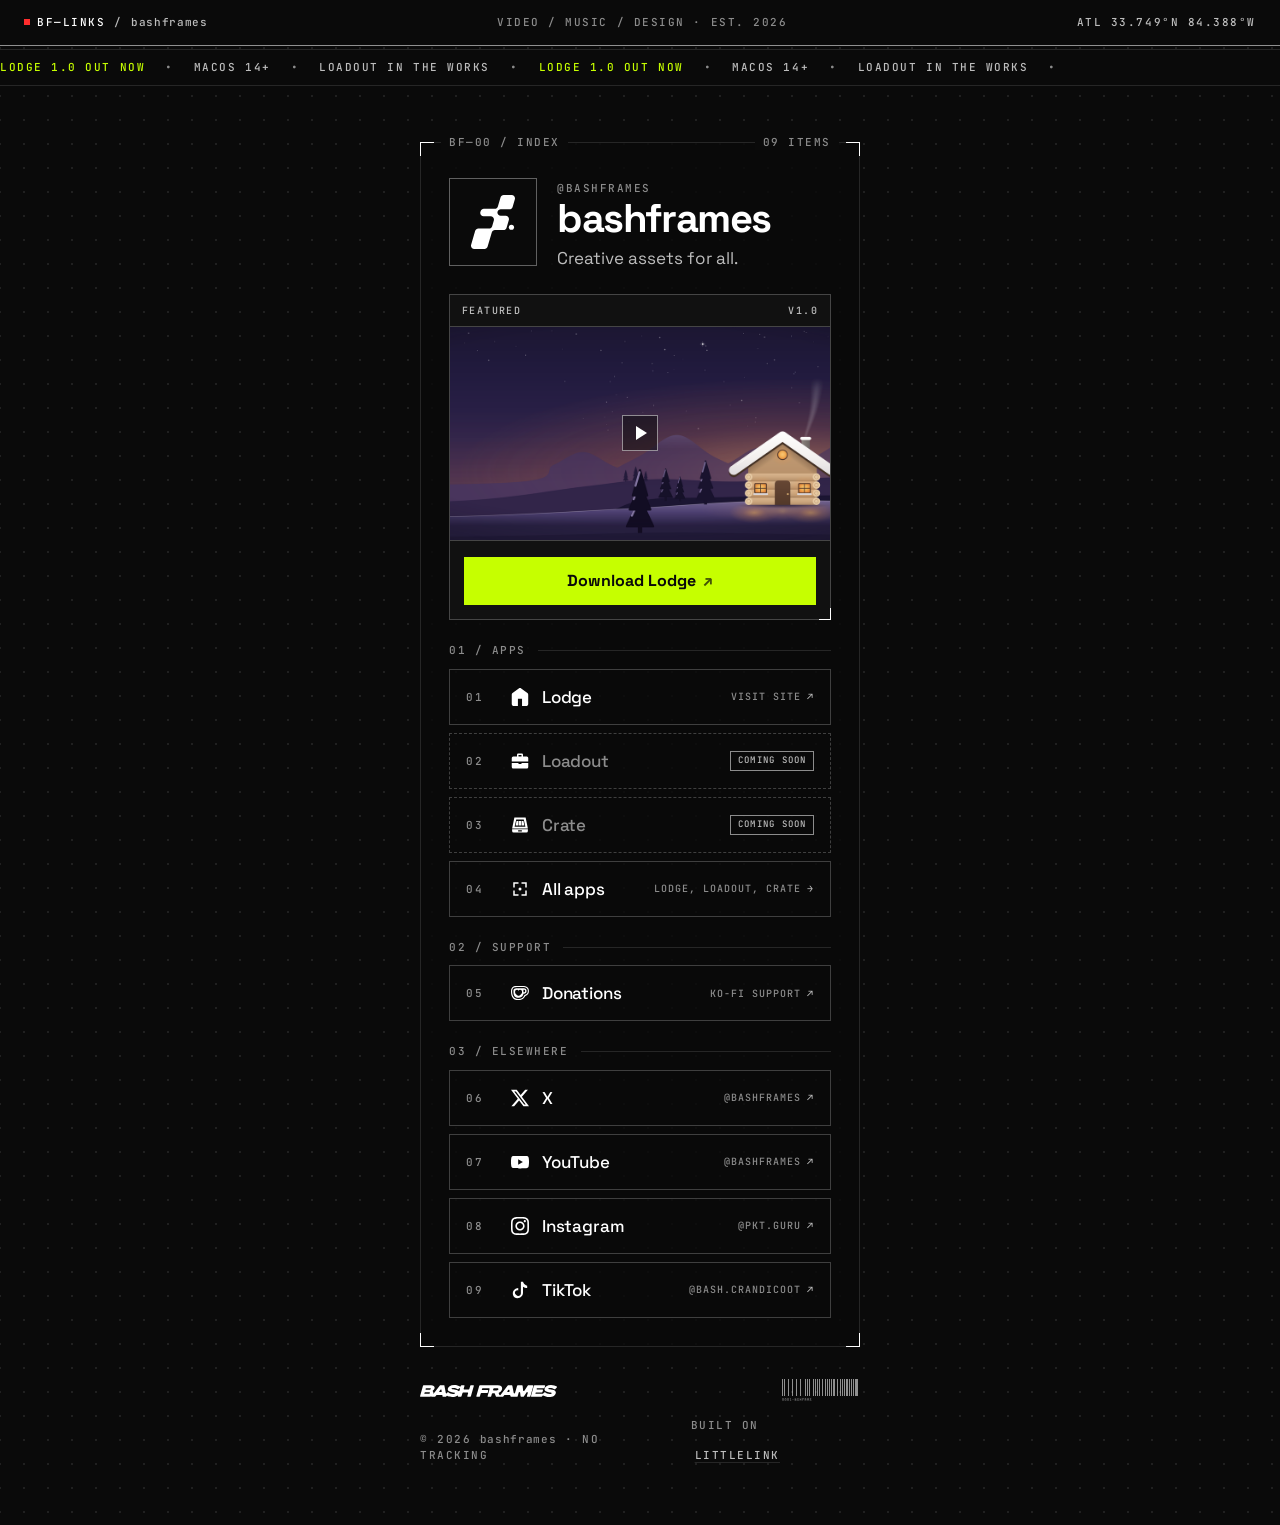
==== commit f89f9b35: "Point the X button at @bashframes Co-authored-by: Seb Phillips <bashcrandicoot@users.noreply.github." ====
--- a/index.html
+++ b/index.html
@@ -82,7 +82,7 @@
             </div>
             <div class="feature-body">
               <div class="feature-actions feature-actions--single">
-                <a class="fbtn fbtn-primary" href="https://dl.bashfra.me/lodge/Lodge-1.0.dmg" target="_blank" rel="noopener" data-goatcounter-click="lodge-dmg-download" data-goatcounter-title="Lodge DMG download">Download Lodge<span class="arrow" aria-hidden="true">↗</span></a>
+                <a class="fbtn fbtn-primary" href="https://dl.bashfra.me/lodge/Lodge-1.0.dmg" data-goatcounter-click="lodge-dmg-download" data-goatcounter-title="Lodge DMG download">Download Lodge<span class="arrow" aria-hidden="true">↗</span></a>
               </div>
             </div>
           </article>
@@ -124,10 +124,10 @@
           <section class="group" aria-labelledby="g-elsewhere">
             <div class="group-head mono" id="g-elsewhere">03 / Elsewhere</div>
             <nav class="button-stack" aria-label="Social">
-              <a class="button" href="https://x.com/goodnaitsabes" target="_blank" rel="noopener" data-goatcounter-click="x">
+              <a class="button" href="https://x.com/bashframes" target="_blank" rel="noopener" data-goatcounter-click="x">
                 <span class="idx mono">06</span><span class="icon icon-x" aria-hidden="true"></span>
                 <span>X</span>
-                <span class="meta mono"><span class="hide-sm">@goodnaitsabes</span><span class="arrow" aria-hidden="true">↗</span></span>
+                <span class="meta mono"><span class="hide-sm">@bashframes</span><span class="arrow" aria-hidden="true">↗</span></span>
               </a>
               <a class="button" href="https://www.youtube.com/@bashframes" target="_blank" rel="noopener" data-goatcounter-click="youtube">
                 <span class="idx mono">07</span><span class="icon icon-youtube" aria-hidden="true"></span>
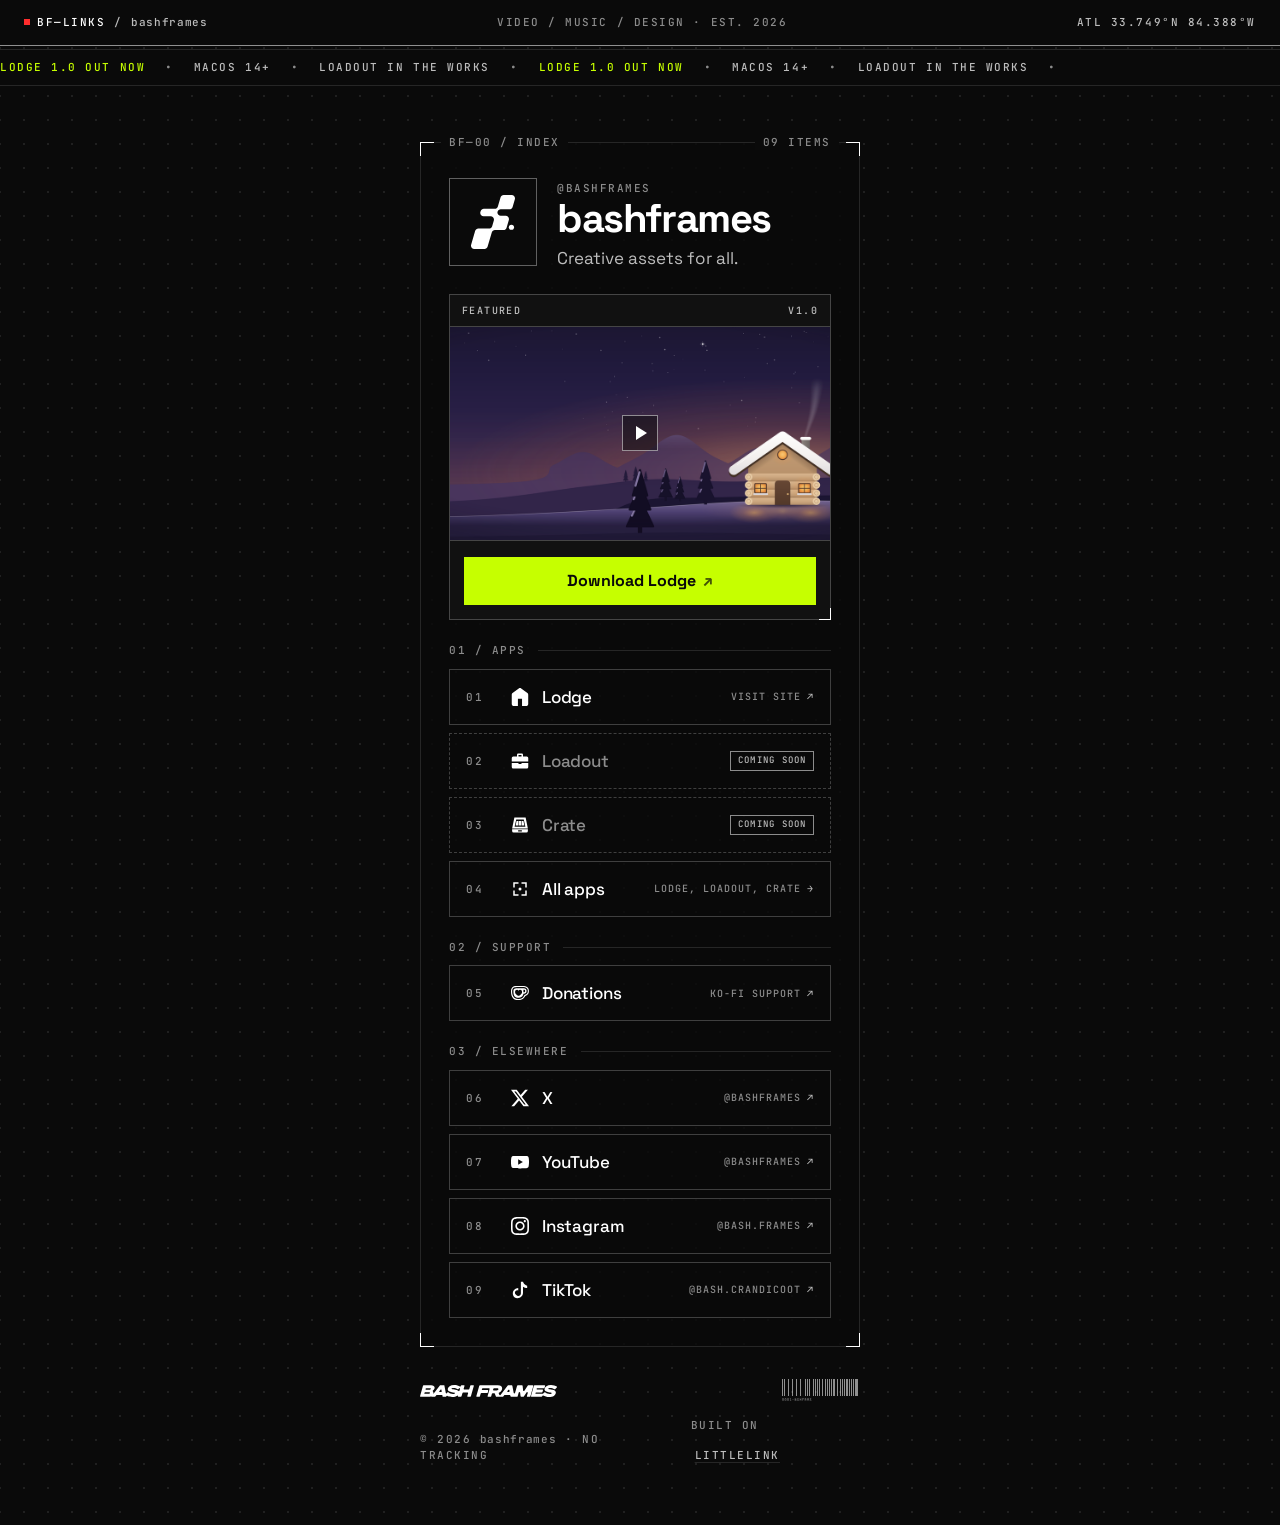
==== commit 1b0e942b: "Point Instagram at @bash.frames Co-authored-by: Seb Phillips <bashcrandicoot@users.noreply.github.co" ====
--- a/index.html
+++ b/index.html
@@ -134,11 +134,10 @@
                 <span>YouTube</span>
                 <span class="meta mono"><span class="hide-sm">@bashframes</span><span class="arrow" aria-hidden="true">↗</span></span>
               </a>
-              <!-- Instagram: handle changes to bashframes on Nov 9, 2026. Update the href and the handle text below (2 spots). -->
-              <a class="button" href="https://www.instagram.com/pkt.guru/" target="_blank" rel="noopener" data-goatcounter-click="instagram">
+              <a class="button" href="https://www.instagram.com/bash.frames/" target="_blank" rel="noopener" data-goatcounter-click="instagram">
                 <span class="idx mono">08</span><span class="icon icon-instagram" aria-hidden="true"></span>
                 <span>Instagram</span>
-                <span class="meta mono"><span class="hide-sm">@pkt.guru</span><span class="arrow" aria-hidden="true">↗</span></span>
+                <span class="meta mono"><span class="hide-sm">@bash.frames</span><span class="arrow" aria-hidden="true">↗</span></span>
               </a>
               <a class="button" href="https://www.tiktok.com/@bash.crandicoot" target="_blank" rel="noopener" data-goatcounter-click="tiktok">
                 <span class="idx mono">09</span><span class="icon icon-tiktok" aria-hidden="true"></span>
